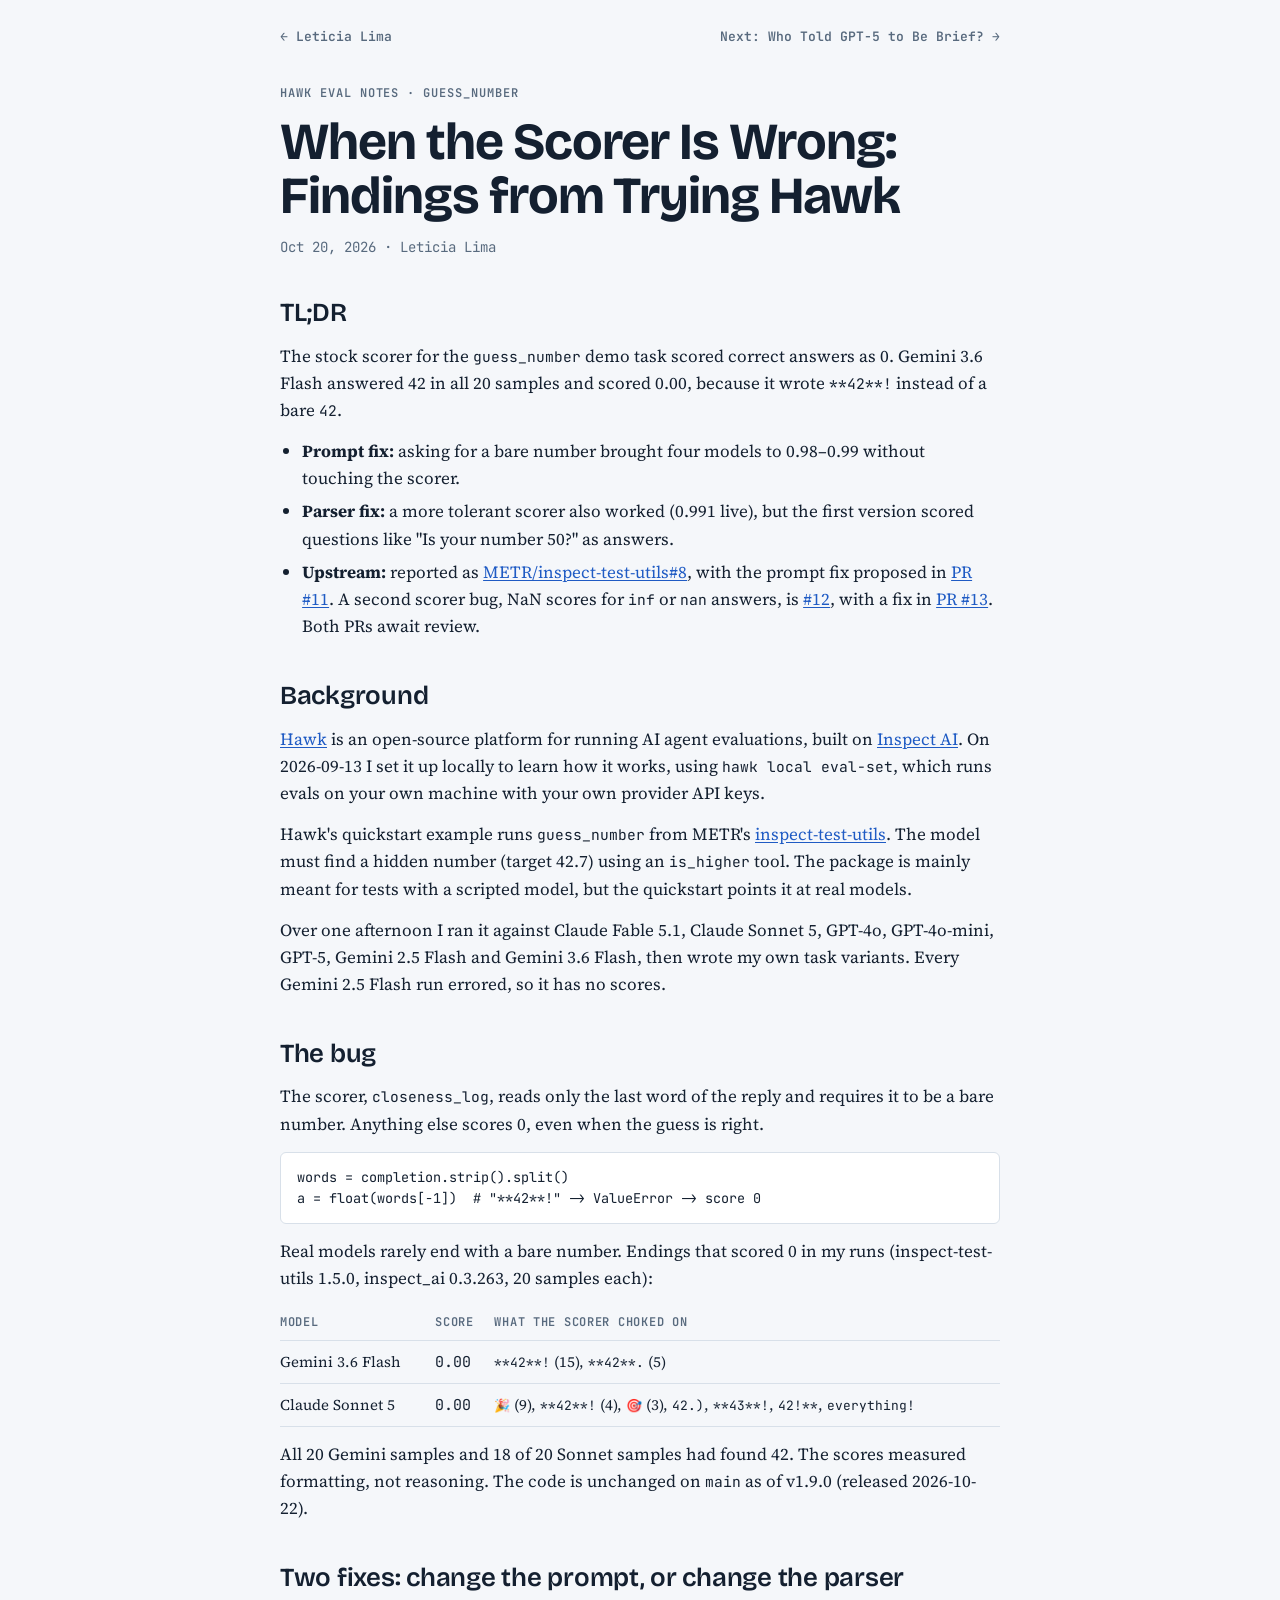
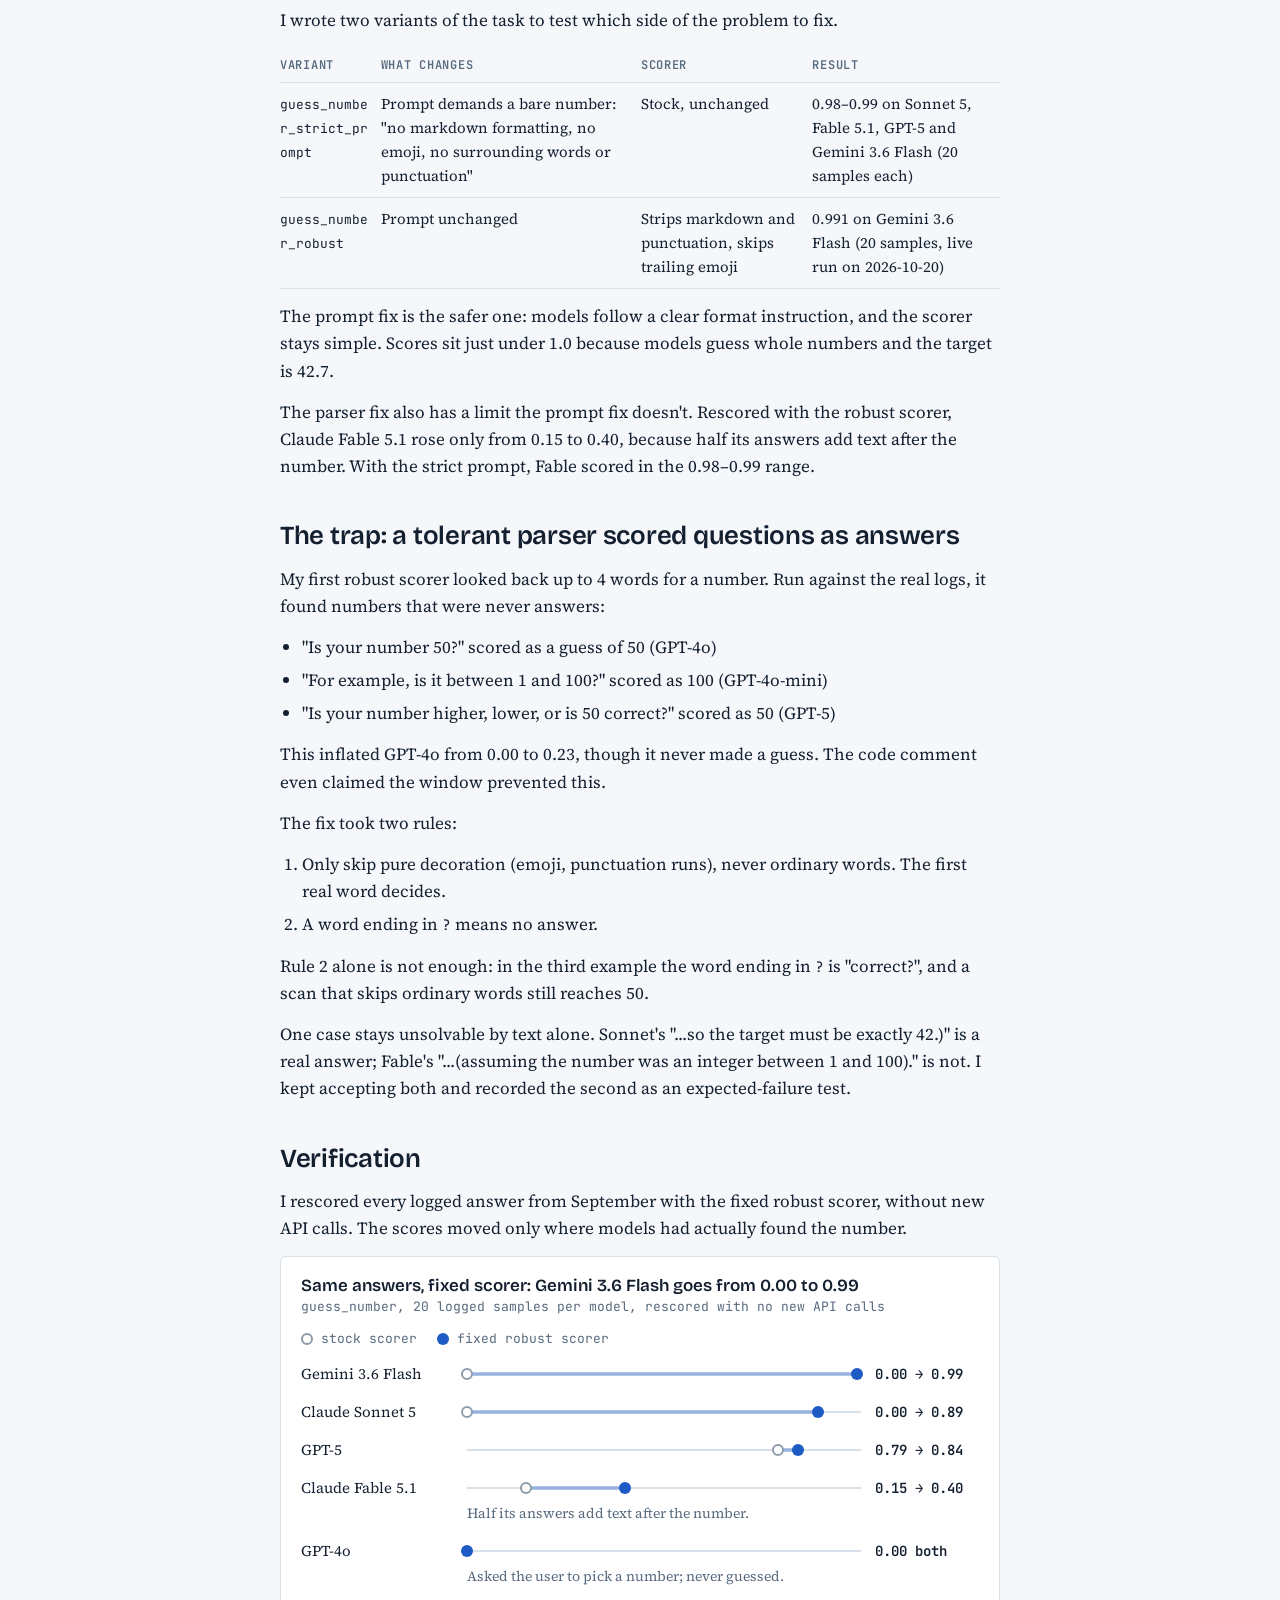
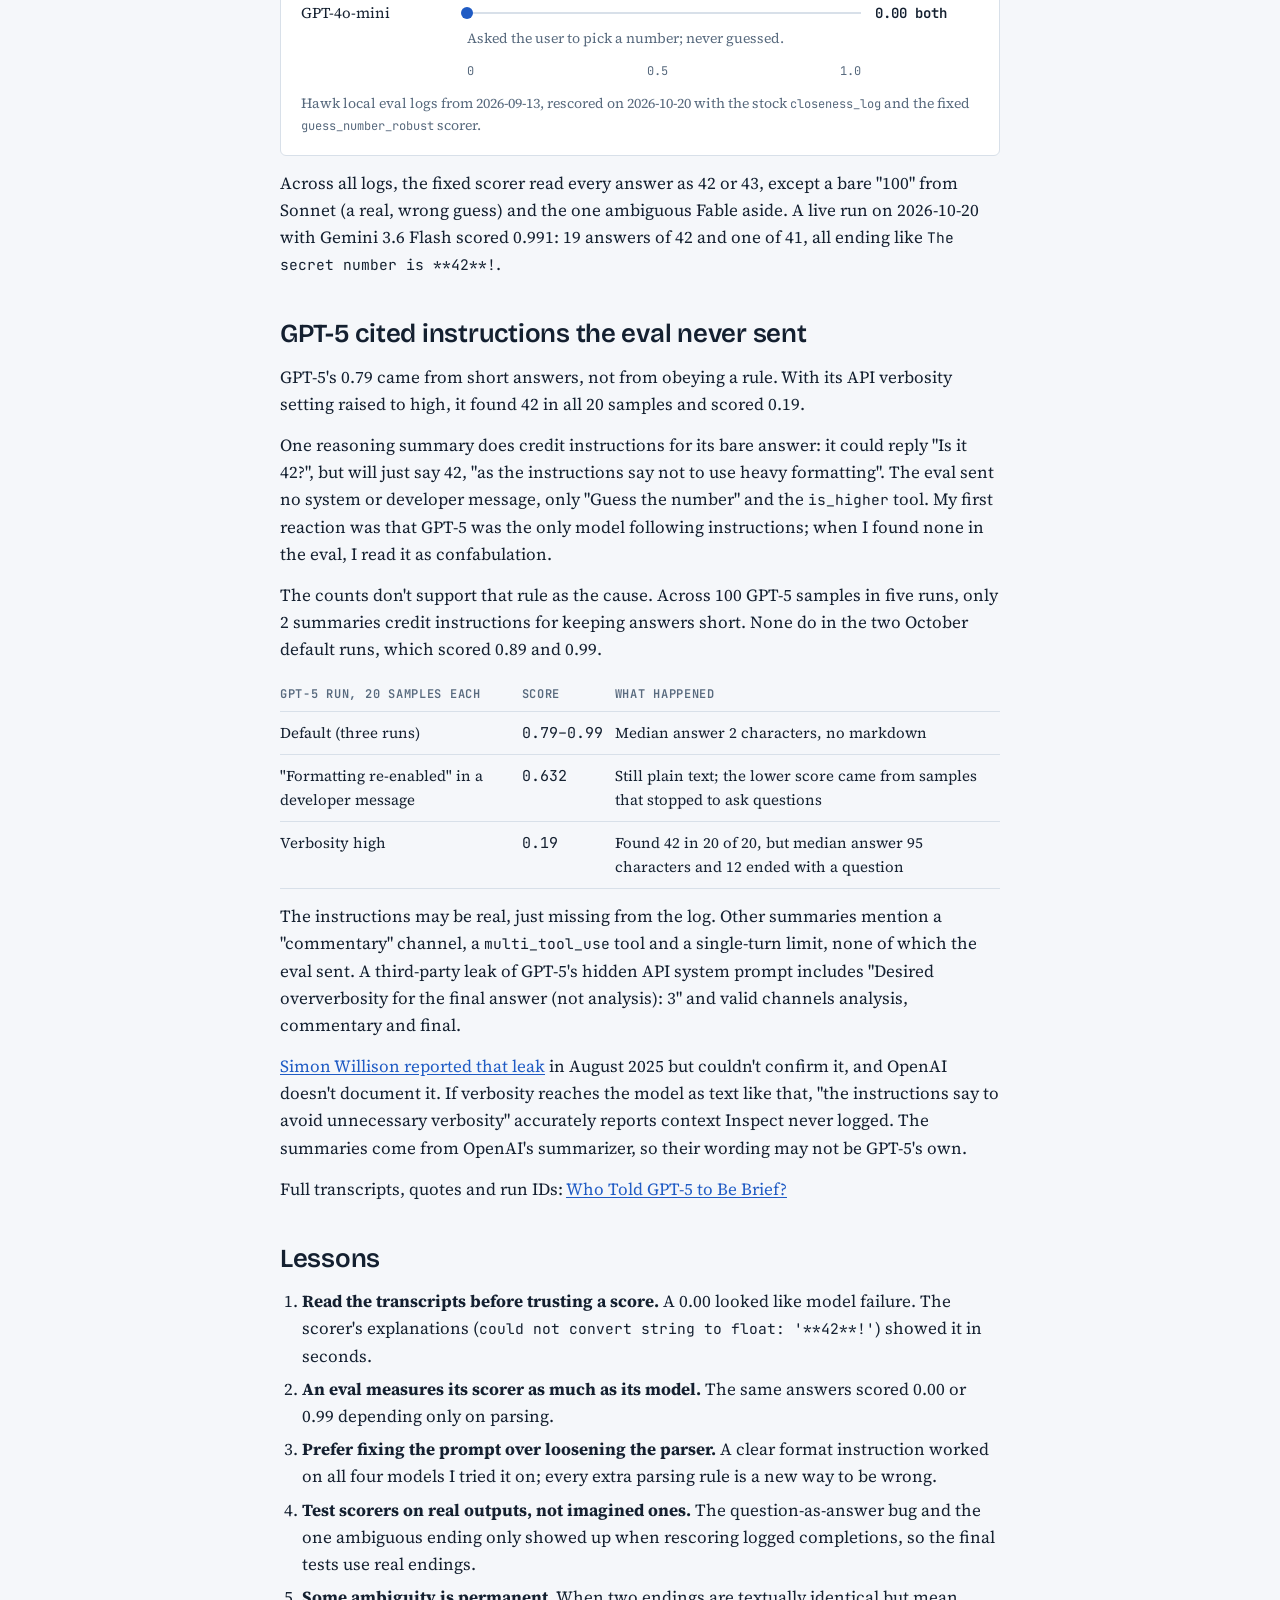
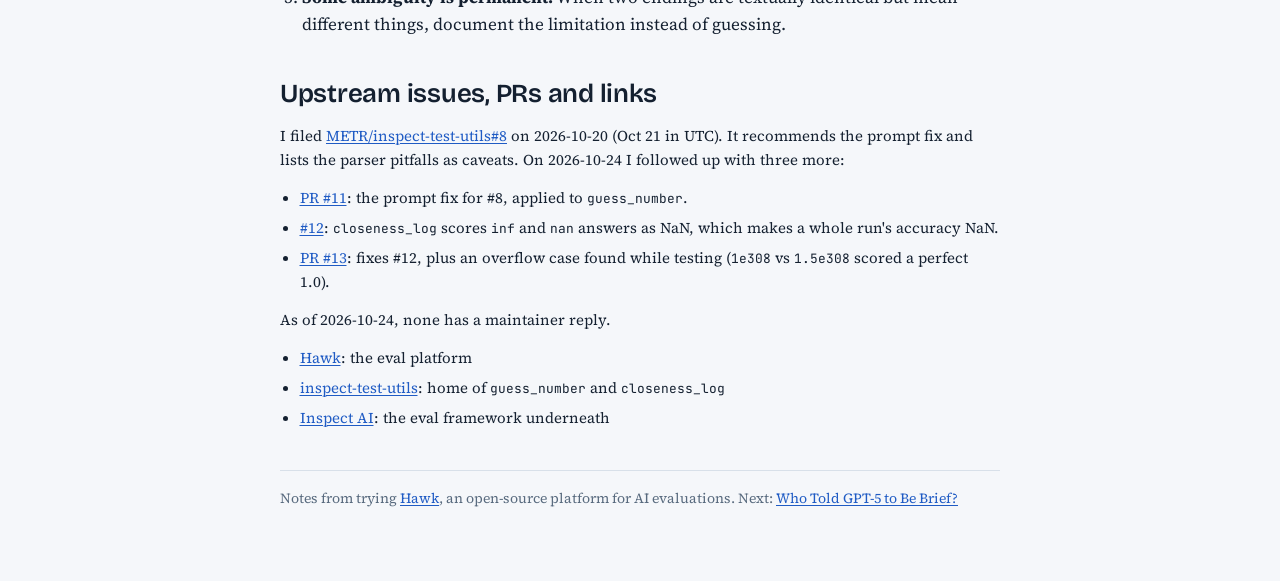
==== hawk-scorer/index.html @ d2105bf6 "add first pages" ====
<!doctype html>
<html lang="en">
<head>
<meta charset="utf-8">
<meta name="viewport" content="width=device-width, initial-scale=1">
<title>When the Scorer Is Wrong: Findings from Trying Hawk · Leticia Lima</title>
<meta name="description" content="The stock scorer for Hawk's guess_number task scored correct answers as 0 over markdown. Two fixes compared, a tolerant parser that scored questions as answers, and the issues and PRs filed upstream.">
<link rel="preconnect" href="https://fonts.googleapis.com">
<link rel="preconnect" href="https://fonts.gstatic.com" crossorigin>
<link rel="stylesheet" href="https://fonts.googleapis.com/css2?family=Bricolage+Grotesque:opsz,wght@12..96,600;12..96,700&family=Source+Serif+4:ital,opsz,wght@0,8..60,400;0,8..60,600;1,8..60,400&family=JetBrains+Mono:wght@400;600&display=swap">
<link rel="stylesheet" href="../assets/site.css">
</head>
<body>
<div class="wrap">
  <nav class="site-nav" aria-label="Site"><a href="../">← Leticia Lima</a><a href="../gpt5-brevity/">Next: Who Told GPT-5 to Be Brief? →</a></nav>

  <header>
    <div class="eyebrow">Hawk eval notes · guess_number</div>
    <h1>When the Scorer Is Wrong: Findings from Trying Hawk</h1>
    <div class="byline">Oct 20, 2026 · Leticia Lima</div>
  </header>

  <section aria-labelledby="h-tldr">
    <h2 id="h-tldr">TL;DR</h2>
    <p>The stock scorer for the <code>guess_number</code> demo task scored correct answers as 0. Gemini 3.6 Flash answered 42 in all 20 samples and scored 0.00, because it wrote <code>**42**!</code> instead of a bare <code>42</code>.</p>
    <ul>
      <li><strong>Prompt fix:</strong> asking for a bare number brought four models to 0.98–0.99 without touching the scorer.</li>
      <li><strong>Parser fix:</strong> a more tolerant scorer also worked (0.991 live), but the first version scored questions like "Is your number 50?" as answers.</li>
      <li><strong>Upstream:</strong> reported as <a href="https://github.com/METR/inspect-test-utils/issues/8">METR/inspect-test-utils#8</a>, with the prompt fix proposed in <a href="https://github.com/METR/inspect-test-utils/pull/11">PR #11</a>. A second scorer bug, NaN scores for <code>inf</code> or <code>nan</code> answers, is <a href="https://github.com/METR/inspect-test-utils/issues/12">#12</a>, with a fix in <a href="https://github.com/METR/inspect-test-utils/pull/13">PR #13</a>. Both PRs await review.</li>
    </ul>
  </section>

  <section aria-labelledby="h-bg">
    <h2 id="h-bg">Background</h2>
    <p><a href="https://github.com/METR/hawk">Hawk</a> is an open-source platform for running AI agent evaluations, built on <a href="https://inspect.aisi.org.uk/">Inspect AI</a>. On 2026-09-13 I set it up locally to learn how it works, using <code>hawk local eval-set</code>, which runs evals on your own machine with your own provider API keys.</p>
    <p>Hawk's quickstart example runs <code>guess_number</code> from METR's <a href="https://github.com/METR/inspect-test-utils">inspect-test-utils</a>. The model must find a hidden number (target 42.7) using an <code>is_higher</code> tool. The package is mainly meant for tests with a scripted model, but the quickstart points it at real models.</p>
    <p>Over one afternoon I ran it against Claude Fable 5.1, Claude Sonnet 5, GPT-4o, GPT-4o-mini, GPT-5, Gemini 2.5 Flash and Gemini 3.6 Flash, then wrote my own task variants. Every Gemini 2.5 Flash run errored, so it has no scores.</p>
  </section>

  <section aria-labelledby="h-bug">
    <h2 id="h-bug">The bug</h2>
    <p>The scorer, <code>closeness_log</code>, reads only the last word of the reply and requires it to be a bare number. Anything else scores 0, even when the guess is right.</p>
<pre><code>words = completion.strip().split()
a = float(words[-1])  # "**42**!" -&gt; ValueError -&gt; score 0</code></pre>
    <p>Real models rarely end with a bare number. Endings that scored 0 in my runs (inspect-test-utils 1.5.0, inspect_ai 0.3.263, 20 samples each):</p>
    <div class="tablebox">
      <table>
        <thead><tr><th>Model</th><th>Score</th><th>What the scorer choked on</th></tr></thead>
        <tbody>
          <tr><td>Gemini 3.6 Flash</td><td class="num">0.00</td><td><code>**42**!</code> (15), <code>**42**.</code> (5)</td></tr>
          <tr><td>Claude Sonnet 5</td><td class="num">0.00</td><td><code>🎉</code> (9), <code>**42**!</code> (4), <code>🎯</code> (3), <code>42.)</code>, <code>**43**!</code>, <code>42!**</code>, <code>everything!</code></td></tr>
        </tbody>
      </table>
    </div>
    <p>All 20 Gemini samples and 18 of 20 Sonnet samples had found 42. The scores measured formatting, not reasoning. The code is unchanged on <code>main</code> as of v1.9.0 (released 2026-10-22).</p>
  </section>

  <section aria-labelledby="h-fixes">
    <h2 id="h-fixes">Two fixes: change the prompt, or change the parser</h2>
    <p>I wrote two variants of the task to test which side of the problem to fix.</p>
    <div class="tablebox">
      <table>
        <thead><tr><th>Variant</th><th>What changes</th><th>Scorer</th><th>Result</th></tr></thead>
        <tbody>
          <tr><td><code>guess_number_strict_prompt</code></td><td>Prompt demands a bare number: "no markdown formatting, no emoji, no surrounding words or punctuation"</td><td>Stock, unchanged</td><td>0.98–0.99 on Sonnet 5, Fable 5.1, GPT-5 and Gemini 3.6 Flash (20 samples each)</td></tr>
          <tr><td><code>guess_number_robust</code></td><td>Prompt unchanged</td><td>Strips markdown and punctuation, skips trailing emoji</td><td>0.991 on Gemini 3.6 Flash (20 samples, live run on 2026-10-20)</td></tr>
        </tbody>
      </table>
    </div>
    <p>The prompt fix is the safer one: models follow a clear format instruction, and the scorer stays simple. Scores sit just under 1.0 because models guess whole numbers and the target is 42.7.</p>
    <p>The parser fix also has a limit the prompt fix doesn't. Rescored with the robust scorer, Claude Fable 5.1 rose only from 0.15 to 0.40, because half its answers add text after the number. With the strict prompt, Fable scored in the 0.98–0.99 range.</p>
  </section>

  <section aria-labelledby="h-trap">
    <h2 id="h-trap">The trap: a tolerant parser scored questions as answers</h2>
    <p>My first robust scorer looked back up to 4 words for a number. Run against the real logs, it found numbers that were never answers:</p>
    <ul>
      <li>"Is your number 50?" scored as a guess of 50 (GPT-4o)</li>
      <li>"For example, is it between 1 and 100?" scored as 100 (GPT-4o-mini)</li>
      <li>"Is your number higher, lower, or is 50 correct?" scored as 50 (GPT-5)</li>
    </ul>
    <p>This inflated GPT-4o from 0.00 to 0.23, though it never made a guess. The code comment even claimed the window prevented this.</p>
    <p>The fix took two rules:</p>
    <ol>
      <li>Only skip pure decoration (emoji, punctuation runs), never ordinary words. The first real word decides.</li>
      <li>A word ending in <code>?</code> means no answer.</li>
    </ol>
    <p>Rule 2 alone is not enough: in the third example the word ending in <code>?</code> is "correct?", and a scan that skips ordinary words still reaches 50.</p>
    <p>One case stays unsolvable by text alone. Sonnet's "...so the target must be exactly 42.)" is a real answer; Fable's "...(assuming the number was an integer between 1 and 100)." is not. I kept accepting both and recorded the second as an expected-failure test.</p>
  </section>

  <section aria-labelledby="h-verify">
    <h2 id="h-verify">Verification</h2>
    <p>I rescored every logged answer from September with the fixed robust scorer, without new API calls. The scores moved only where models had actually found the number.</p>
    <figure class="dumbbell">
      <div>
        <div class="db-title">Same answers, fixed scorer: Gemini 3.6 Flash goes from 0.00 to 0.99</div>
        <div class="db-sub">guess_number, 20 logged samples per model, rescored with no new API calls</div>
      </div>
      <div class="db-legend" aria-hidden="true"><span><i class="dot stock"></i>stock scorer</span><span><i class="dot robust"></i>fixed robust scorer</span></div>
      <ul class="db-rows">
        <li class="db-row"><span class="db-model">Gemini 3.6 Flash</span><span class="db-track" role="img" aria-label="0.00 with the stock scorer, 0.99 with the fixed robust scorer"><span class="db-bar" style="left: 0%; width: 99%"></span><span class="dot stock" style="left: 0%"></span><span class="dot robust" style="left: 99%"></span></span><span class="db-vals">0.00 → 0.99</span></li>
        <li class="db-row"><span class="db-model">Claude Sonnet 5</span><span class="db-track" role="img" aria-label="0.00 with the stock scorer, 0.89 with the fixed robust scorer"><span class="db-bar" style="left: 0%; width: 89%"></span><span class="dot stock" style="left: 0%"></span><span class="dot robust" style="left: 89%"></span></span><span class="db-vals">0.00 → 0.89</span></li>
        <li class="db-row"><span class="db-model">GPT-5</span><span class="db-track" role="img" aria-label="0.79 with the stock scorer, 0.84 with the fixed robust scorer"><span class="db-bar" style="left: 79%; width: 5%"></span><span class="dot stock" style="left: 79%"></span><span class="dot robust" style="left: 84%"></span></span><span class="db-vals">0.79 → 0.84</span></li>
        <li class="db-row"><span class="db-model">Claude Fable 5.1</span><span class="db-track" role="img" aria-label="0.15 with the stock scorer, 0.40 with the fixed robust scorer"><span class="db-bar" style="left: 15%; width: 25%"></span><span class="dot stock" style="left: 15%"></span><span class="dot robust" style="left: 40%"></span></span><span class="db-vals">0.15 → 0.40</span><span class="db-note">Half its answers add text after the number.</span></li>
        <li class="db-row"><span class="db-model">GPT-4o</span><span class="db-track" role="img" aria-label="0.00 with both scorers"><span class="dot robust" style="left: 0%"></span></span><span class="db-vals">0.00 both</span><span class="db-note">Asked the user to pick a number; never guessed.</span></li>
        <li class="db-row"><span class="db-model">GPT-4o-mini</span><span class="db-track" role="img" aria-label="0.00 with both scorers"><span class="dot robust" style="left: 0%"></span></span><span class="db-vals">0.00 both</span><span class="db-note">Asked the user to pick a number; never guessed.</span></li>
      </ul>
      <div class="db-axis" aria-hidden="true"><span class="ticks"><span>0</span><span>0.5</span><span>1.0</span></span></div>
      <figcaption>Hawk local eval logs from 2026-09-13, rescored on 2026-10-20 with the stock <code>closeness_log</code> and the fixed <code>guess_number_robust</code> scorer.</figcaption>
    </figure>
    <p>Across all logs, the fixed scorer read every answer as 42 or 43, except a bare "100" from Sonnet (a real, wrong guess) and the one ambiguous Fable aside. A live run on 2026-10-20 with Gemini 3.6 Flash scored 0.991: 19 answers of 42 and one of 41, all ending like <code>The secret number is **42**!</code>.</p>
  </section>

  <section aria-labelledby="h-gpt5">
    <h2 id="h-gpt5">GPT-5 cited instructions the eval never sent</h2>
    <p>GPT-5's 0.79 came from short answers, not from obeying a rule. With its API verbosity setting raised to high, it found 42 in all 20 samples and scored 0.19.</p>
    <p>One reasoning summary does credit instructions for its bare answer: it could reply "Is it 42?", but will just say 42, "as the instructions say not to use heavy formatting". The eval sent no system or developer message, only "Guess the number" and the <code>is_higher</code> tool. My first reaction was that GPT-5 was the only model following instructions; when I found none in the eval, I read it as confabulation.</p>
    <p>The counts don't support that rule as the cause. Across 100 GPT-5 samples in five runs, only 2 summaries credit instructions for keeping answers short. None do in the two October default runs, which scored 0.89 and 0.99.</p>
    <div class="tablebox">
      <table>
        <thead><tr><th>GPT-5 run, 20 samples each</th><th>Score</th><th>What happened</th></tr></thead>
        <tbody>
          <tr><td>Default (three runs)</td><td class="num">0.79–0.99</td><td>Median answer 2 characters, no markdown</td></tr>
          <tr><td>"Formatting re-enabled" in a developer message</td><td class="num">0.632</td><td>Still plain text; the lower score came from samples that stopped to ask questions</td></tr>
          <tr><td>Verbosity high</td><td class="num">0.19</td><td>Found 42 in 20 of 20, but median answer 95 characters and 12 ended with a question</td></tr>
        </tbody>
      </table>
    </div>
    <p>The instructions may be real, just missing from the log. Other summaries mention a "commentary" channel, a <code>multi_tool_use</code> tool and a single-turn limit, none of which the eval sent. A third-party leak of GPT-5's hidden API system prompt includes "Desired oververbosity for the final answer (not analysis): 3" and valid channels analysis, commentary and final.</p>
    <p><a href="https://simonwillison.net/2025/Aug/15/gpt-5-has-a-hidden-system-prompt/">Simon Willison reported that leak</a> in August 2025 but couldn't confirm it, and OpenAI doesn't document it. If verbosity reaches the model as text like that, "the instructions say to avoid unnecessary verbosity" accurately reports context Inspect never logged. The summaries come from OpenAI's summarizer, so their wording may not be GPT-5's own.</p>
    <p>Full transcripts, quotes and run IDs: <a href="../gpt5-brevity/">Who Told GPT-5 to Be Brief?</a></p>
  </section>

  <section aria-labelledby="h-lessons">
    <h2 id="h-lessons">Lessons</h2>
    <ol>
      <li><strong>Read the transcripts before trusting a score.</strong> A 0.00 looked like model failure. The scorer's explanations (<code>could not convert string to float: '**42**!'</code>) showed it in seconds.</li>
      <li><strong>An eval measures its scorer as much as its model.</strong> The same answers scored 0.00 or 0.99 depending only on parsing.</li>
      <li><strong>Prefer fixing the prompt over loosening the parser.</strong> A clear format instruction worked on all four models I tried it on; every extra parsing rule is a new way to be wrong.</li>
      <li><strong>Test scorers on real outputs, not imagined ones.</strong> The question-as-answer bug and the one ambiguous ending only showed up when rescoring logged completions, so the final tests use real endings.</li>
      <li><strong>Some ambiguity is permanent.</strong> When two endings are textually identical but mean different things, document the limitation instead of guessing.</li>
    </ol>
  </section>

  <section aria-labelledby="h-upstream" class="sources">
    <h2 id="h-upstream">Upstream issues, PRs and links</h2>
    <p>I filed <a href="https://github.com/METR/inspect-test-utils/issues/8">METR/inspect-test-utils#8</a> on 2026-10-20 (Oct 21 in UTC). It recommends the prompt fix and lists the parser pitfalls as caveats. On 2026-10-24 I followed up with three more:</p>
    <ul>
      <li><a href="https://github.com/METR/inspect-test-utils/pull/11">PR #11</a>: the prompt fix for #8, applied to <code>guess_number</code>.</li>
      <li><a href="https://github.com/METR/inspect-test-utils/issues/12">#12</a>: <code>closeness_log</code> scores <code>inf</code> and <code>nan</code> answers as NaN, which makes a whole run's accuracy NaN.</li>
      <li><a href="https://github.com/METR/inspect-test-utils/pull/13">PR #13</a>: fixes #12, plus an overflow case found while testing (<code>1e308</code> vs <code>1.5e308</code> scored a perfect 1.0).</li>
    </ul>
    <p>As of 2026-10-24, none has a maintainer reply.</p>
    <ul>
      <li><a href="https://github.com/METR/hawk">Hawk</a>: the eval platform</li>
      <li><a href="https://github.com/METR/inspect-test-utils">inspect-test-utils</a>: home of <code>guess_number</code> and <code>closeness_log</code></li>
      <li><a href="https://inspect.aisi.org.uk/">Inspect AI</a>: the eval framework underneath</li>
    </ul>
  </section>

  <footer>Notes from trying <a href="https://github.com/METR/hawk">Hawk</a>, an open-source platform for AI evaluations. Next: <a href="../gpt5-brevity/">Who Told GPT-5 to Be Brief?</a></footer>
</div>
</body>
</html>
---- assets/site.css ----
/* Shared style for limasifam.github.io: one reading column, eval write-ups set like lab notes. */
:root {
  --paper: #f5f7fa;
  --card: #ffffff;
  --ink: #142030;
  --muted: #586a7e;
  --rule: #d8e0e9;
  --accent: #1f5bc4;
  --hit: #17704a;
  --miss: #b2281f;
  --mark: #fde9a0;
  --mark-ink: #2b2100;
  --stock: #8d9cab;
  --display: "Bricolage Grotesque", "Helvetica Neue", Arial, sans-serif;
  --body: "Source Serif 4", Georgia, "Times New Roman", serif;
  --mono: "JetBrains Mono", ui-monospace, SFMono-Regular, Menlo, monospace;
  color-scheme: light;
}
@media (prefers-color-scheme: dark) {
  :root {
    --paper: #0e151e; --card: #141e2a; --ink: #e4ebf3; --muted: #95a6b9; --rule: #243345;
    --accent: #7ea6ff; --hit: #5cc690; --miss: #ff8d84; --mark: #5c4a0a; --mark-ink: #fff4cc;
    --stock: #5d6e80;
    color-scheme: dark;
  }
}
* { box-sizing: border-box; }
body {
  margin: 0;
  background: var(--paper); color: var(--ink);
  font: 17px/1.6 var(--body);
  padding-left: max(16px, env(safe-area-inset-left, 0px));
  padding-right: max(16px, env(safe-area-inset-right, 0px));
}
.wrap { max-width: 720px; margin: 0 auto; padding-block: 28px 72px; display: flex; flex-direction: column; gap: 40px; }
.site-nav { display: flex; justify-content: space-between; align-items: baseline; gap: 12px; flex-wrap: wrap; font: 600 13px/1.4 var(--mono); }
.site-nav a { color: var(--muted); text-decoration: none; }
.site-nav a:hover { color: var(--ink); text-decoration: underline; }
header { display: flex; flex-direction: column; gap: 14px; }
.eyebrow { font: 600 12px/1.2 var(--mono); letter-spacing: .08em; text-transform: uppercase; color: var(--muted); }
.byline { font: 14px/1.4 var(--mono); color: var(--muted); }
h1 { font: 700 clamp(34px, 6vw, 52px)/1.05 var(--display); letter-spacing: -.02em; margin: 0; text-wrap: balance; }
h2 { font: 600 26px/1.2 var(--display); letter-spacing: -.01em; margin: 0; text-wrap: balance; }
h3 { font: 600 19px/1.3 var(--display); margin: 0; }
.lede { font-size: 20px; line-height: 1.5; margin: 0; }
section { display: flex; flex-direction: column; gap: 14px; min-width: 0; }
p { margin: 0; }
a { color: var(--accent); text-underline-offset: 2px; }
a:focus-visible { outline: 2px solid var(--accent); outline-offset: 2px; border-radius: 2px; }
code { font-family: var(--mono); font-size: .86em; overflow-wrap: anywhere; }
mark { background: var(--mark); color: var(--mark-ink); padding: 0 .15em; border-radius: 2px; }
.muted { color: var(--muted); }
.small { font-size: 15px; }
ul, ol { margin: 0; padding-left: 1.3em; display: flex; flex-direction: column; gap: 6px; }

.tablebox { overflow-x: auto; }
table { border-collapse: collapse; width: 100%; font-size: 15px; }
th, td { text-align: left; padding: 9px 12px 9px 0; border-bottom: 1px solid var(--rule); vertical-align: top; }
th { font: 600 12px/1.3 var(--mono); letter-spacing: .06em; text-transform: uppercase; color: var(--muted); }
td.num { font-family: var(--mono); font-variant-numeric: tabular-nums; white-space: nowrap; }
tr.focus td { font-weight: 600; }
td.q { font-size: 15px; line-height: 1.5; }
td.src { font: 12.5px/1.4 var(--mono); color: var(--muted); }

pre { margin: 0; background: var(--card); border: 1px solid var(--rule); border-radius: 6px; padding: 14px 16px; overflow-x: auto; font: 13.5px/1.55 var(--mono); }
pre code { font-size: inherit; overflow-wrap: normal; }
blockquote { margin: 0; padding: 12px 16px; border-left: 3px solid var(--accent); background: var(--card); border-radius: 0 6px 6px 0; font-size: 16px; }
.sources { font-size: 15px; }
footer { font-size: 14px; color: var(--muted); border-top: 1px solid var(--rule); padding-top: 16px; }

/* Write-up list on the home page */
.posts { list-style: none; padding: 0; gap: 12px; }
.post { background: var(--card); border: 1px solid var(--rule); border-radius: 6px; padding: 18px 20px; display: flex; flex-direction: column; gap: 6px; }
.post a { text-decoration: none; }
.post a:hover h3 { text-decoration: underline; }
.post h3 { color: var(--ink); }
.post .meta { font: 13px/1.4 var(--mono); color: var(--muted); }
.post p { font-size: 16px; }

/* Score comparison cards */
.duel { display: grid; grid-template-columns: repeat(auto-fit, minmax(240px, 1fr)); gap: 12px; }
.duel figure { margin: 0; background: var(--card); border: 1px solid var(--rule); border-radius: 6px; padding: 16px 18px; display: flex; flex-direction: column; gap: 8px; min-width: 0; }
.duel .model { font: 600 13px/1.2 var(--mono); color: var(--muted); }
.duel .end { font: 600 22px/1.3 var(--mono); overflow-wrap: anywhere; }
.duel .score { font: 600 15px/1.2 var(--mono); }
.duel .score.hit { color: var(--hit); } .duel .score.miss { color: var(--miss); }

/* Transcripts, set like a log viewer */
.log { background: var(--card); border: 1px solid var(--rule); border-radius: 6px; padding: 18px; display: flex; flex-direction: column; gap: 10px; min-width: 0; }
.loghead { display: flex; flex-wrap: wrap; justify-content: space-between; gap: 6px 16px; font: 13px/1.4 var(--mono); color: var(--muted); padding-bottom: 10px; border-bottom: 1px solid var(--rule); }
.turn { display: flex; flex-direction: column; gap: 4px; min-width: 0; }
.who { font: 600 11px/1.2 var(--mono); letter-spacing: .08em; text-transform: uppercase; color: var(--muted); }
.said { font: 15px/1.5 var(--mono); }
.think .r { border-left: 2px solid var(--rule); padding-left: 12px; font-size: 15px; line-height: 1.55; color: var(--muted); display: flex; flex-direction: column; gap: 8px; }
.think .r strong { color: var(--ink); font-weight: 600; }
.think mark { color: var(--mark-ink); }
.call { display: flex; align-items: baseline; gap: 10px; font: 14px/1.4 var(--mono); flex-wrap: wrap; }
.call .arrow { color: var(--muted); }
.res.t { color: var(--accent); } .res.f { color: var(--muted); }
.final { margin-top: 6px; padding-top: 12px; border-top: 1px dashed var(--rule); }
.final .answer code { font-size: 22px; font-weight: 600; }
.final .verdict { font: 600 14px/1.4 var(--mono); overflow-wrap: anywhere; }
.final.hit .verdict { color: var(--hit); } .final.miss .verdict { color: var(--miss); }
.final.miss .verdict code { font-weight: 400; }
.exp { font: 600 12px/1.2 var(--mono); letter-spacing: .08em; text-transform: uppercase; color: var(--accent); }
.answerbox { background: var(--card); border: 1px solid var(--rule); border-radius: 6px; padding: 14px 16px; font: 15px/1.55 var(--mono); display: flex; flex-direction: column; gap: 8px; }
.answerbox .verdict { font-weight: 600; color: var(--miss); }

/* Rescore chart: one row per model, stock score (hollow) to fixed-scorer score (filled) */
.dumbbell { margin: 0; background: var(--card); border: 1px solid var(--rule); border-radius: 6px; padding: 18px 20px; display: flex; flex-direction: column; gap: 14px; min-width: 0; }
.db-title { font: 600 17px/1.35 var(--display); }
.db-sub { font: 13px/1.4 var(--mono); color: var(--muted); }
.db-legend { display: flex; flex-wrap: wrap; gap: 6px 20px; font: 13px/1.4 var(--mono); color: var(--muted); }
.db-legend span { display: inline-flex; align-items: center; gap: 8px; }
.db-rows { list-style: none; padding: 0; margin: 0; display: flex; flex-direction: column; gap: 14px; }
.db-row { display: grid; grid-template-columns: 9.5rem minmax(0, 1fr) 6.5rem; align-items: center; column-gap: 14px; row-gap: 2px; }
.db-model { font-size: 15px; }
.db-track { position: relative; height: 14px; }
.db-track::before { content: ""; position: absolute; left: 0; right: 0; top: 6px; height: 2px; background: var(--rule); }
.db-bar { position: absolute; top: 5px; height: 4px; background: var(--accent); opacity: .35; border-radius: 2px; }
.dot { position: absolute; top: 1px; width: 12px; height: 12px; margin-left: -6px; border-radius: 50%; }
.dot.stock { background: var(--card); border: 2.5px solid var(--stock); }
.dot.robust { background: var(--accent); }
.db-legend .dot { position: static; margin: 0; }
.db-vals { font: 600 14px/1.3 var(--mono); font-variant-numeric: tabular-nums; white-space: nowrap; }
.db-note { grid-column: 2 / -1; font-size: 14px; color: var(--muted); }
.db-axis { display: grid; grid-template-columns: 9.5rem minmax(0, 1fr) 6.5rem; column-gap: 14px; font: 12px/1.2 var(--mono); color: var(--muted); }
.db-axis .ticks { display: flex; justify-content: space-between; grid-column: 2; }
.dumbbell figcaption { font-size: 14px; color: var(--muted); }

@media (max-width: 520px) {
  body { font-size: 16px; }
  .lede { font-size: 18px; }
  .duel .end { font-size: 19px; }
  .db-row, .db-axis { grid-template-columns: minmax(0, 1fr) 6rem; }
  .db-model { grid-column: 1 / -1; }
  .db-note { grid-column: 1 / -1; }
  .db-axis .ticks { grid-column: 1; }
}
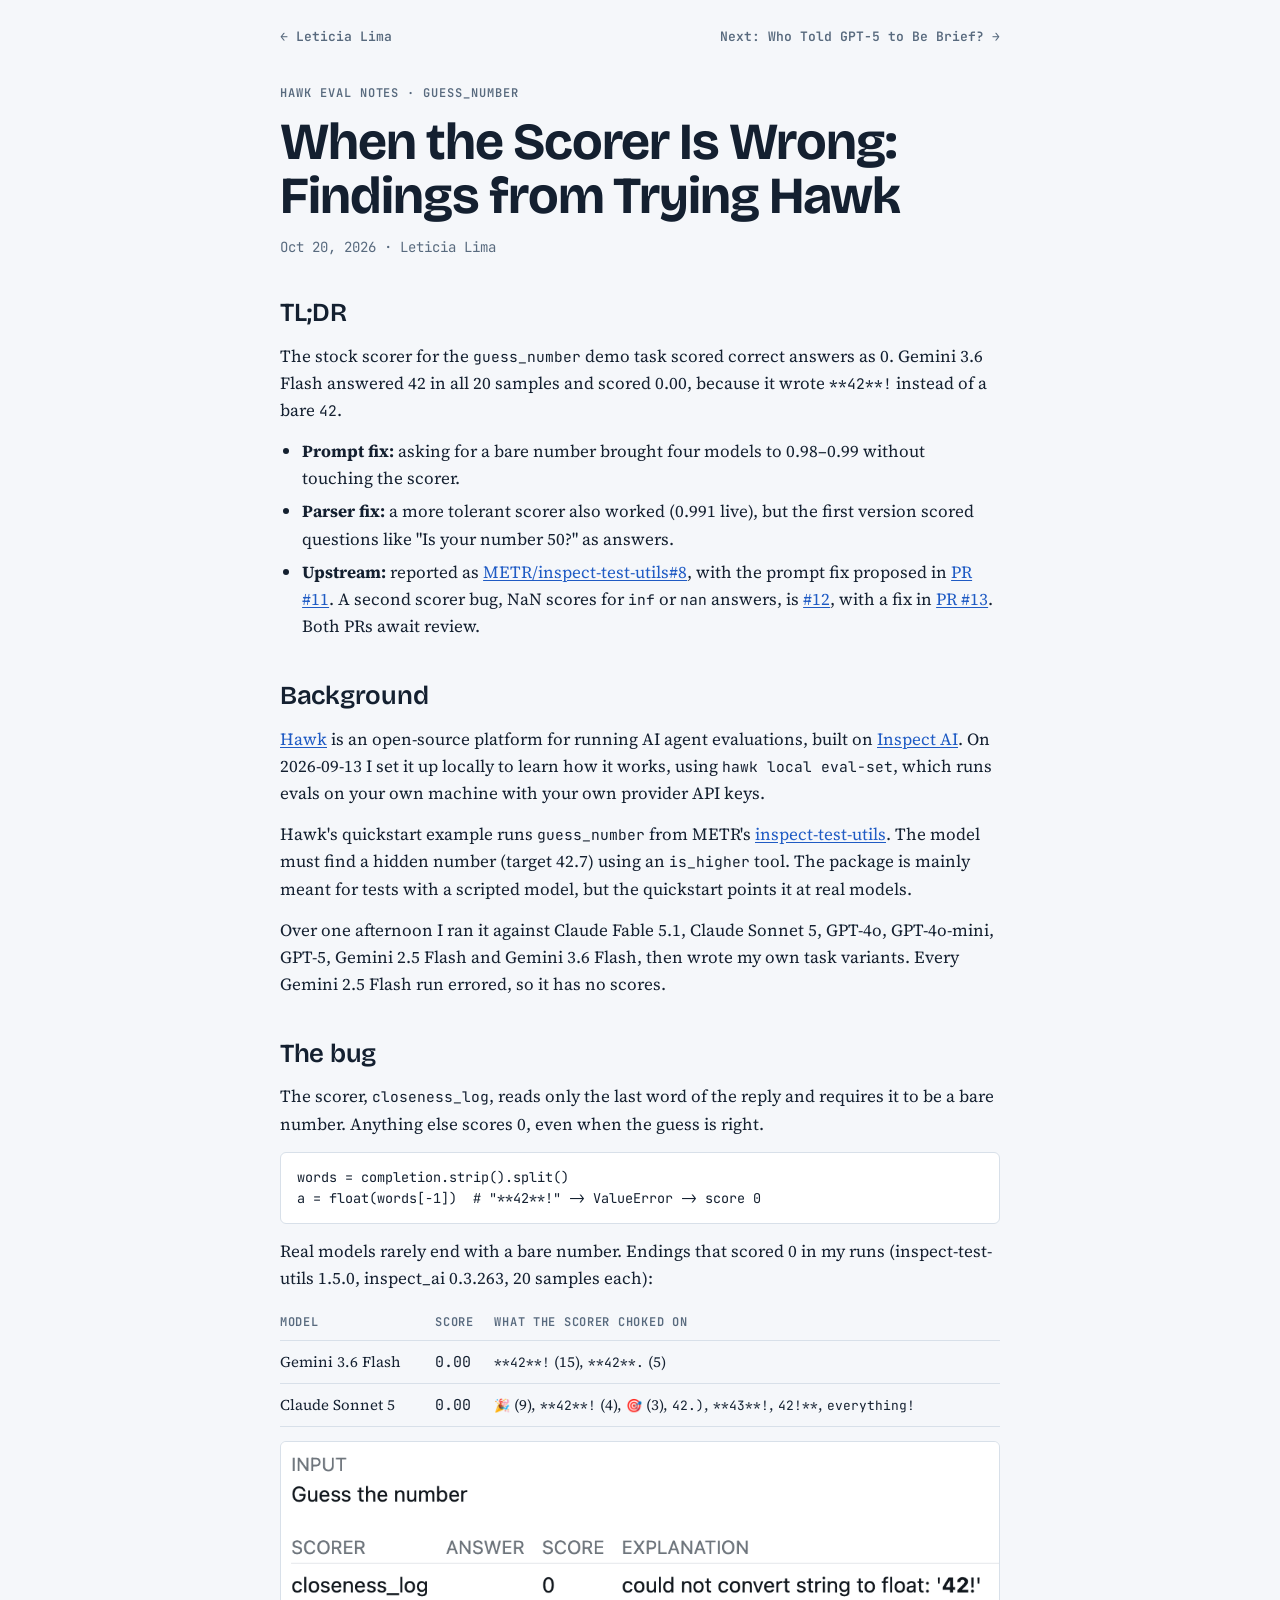
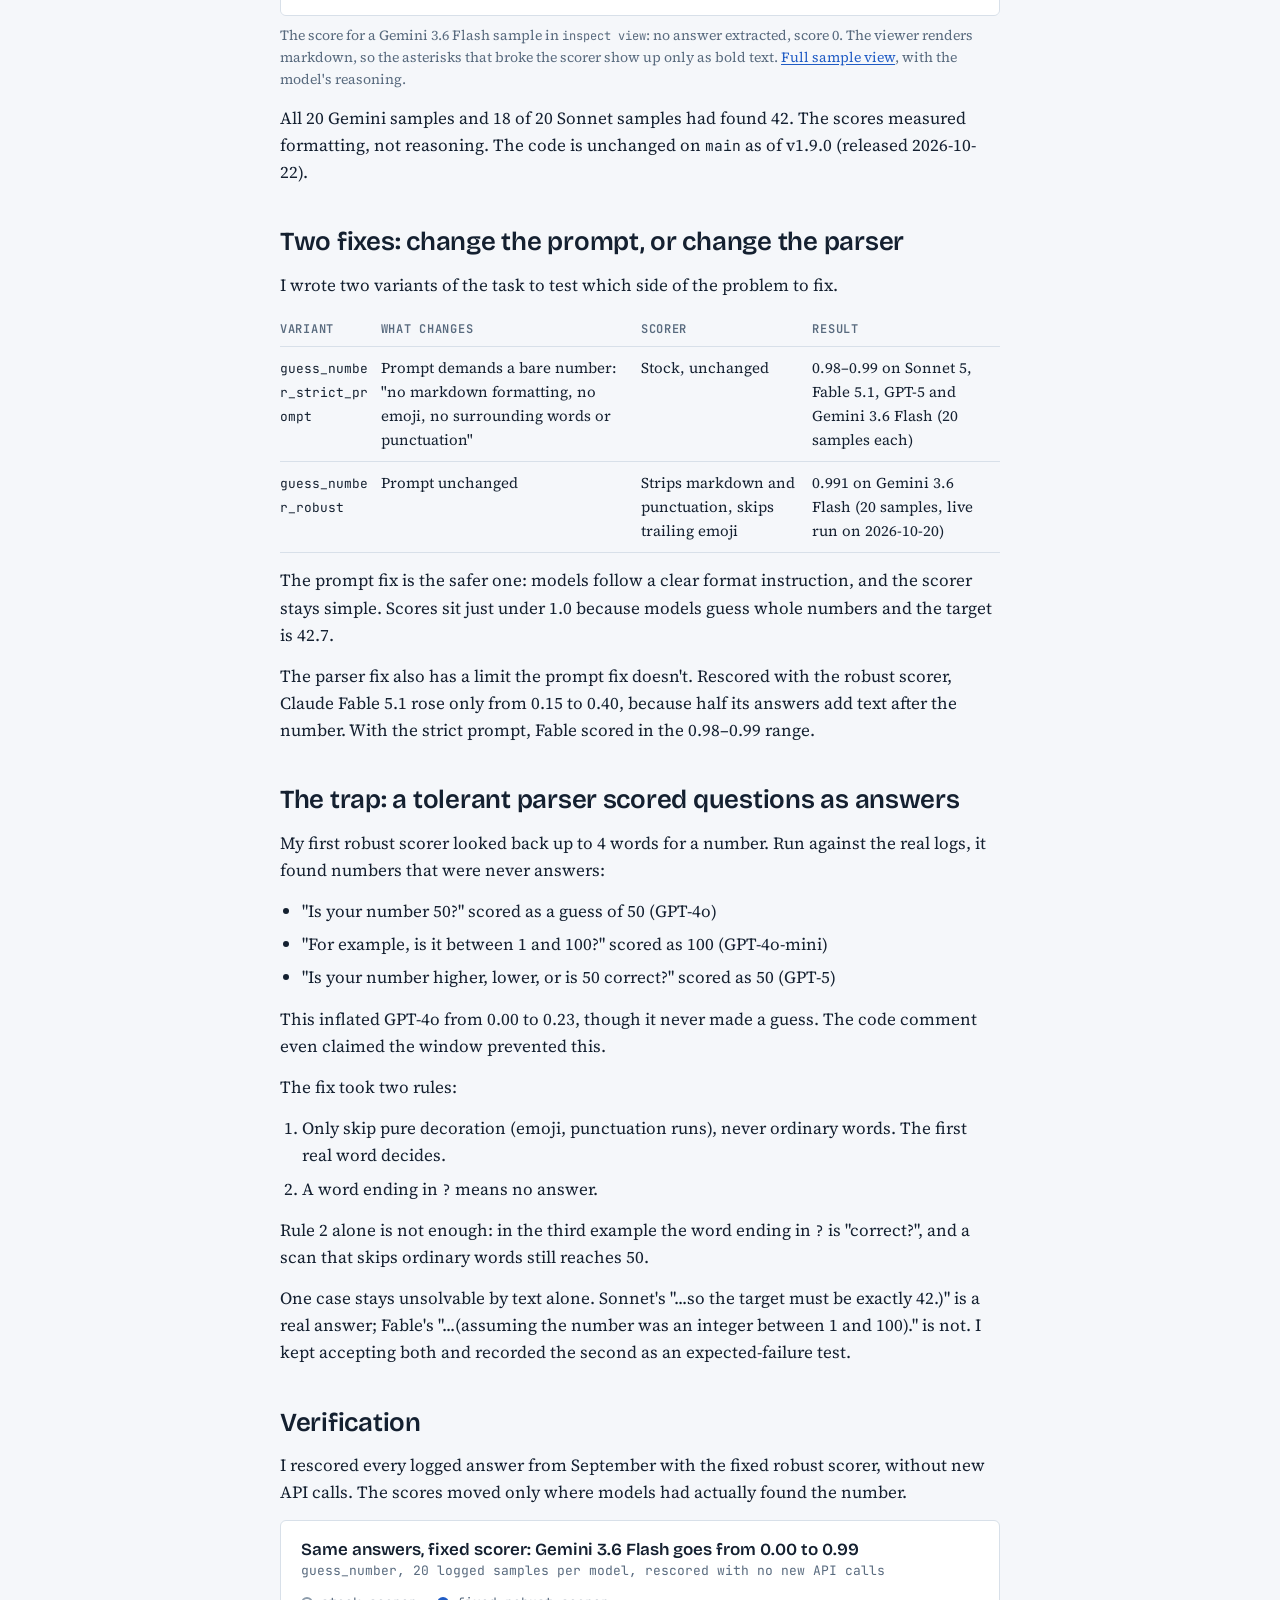
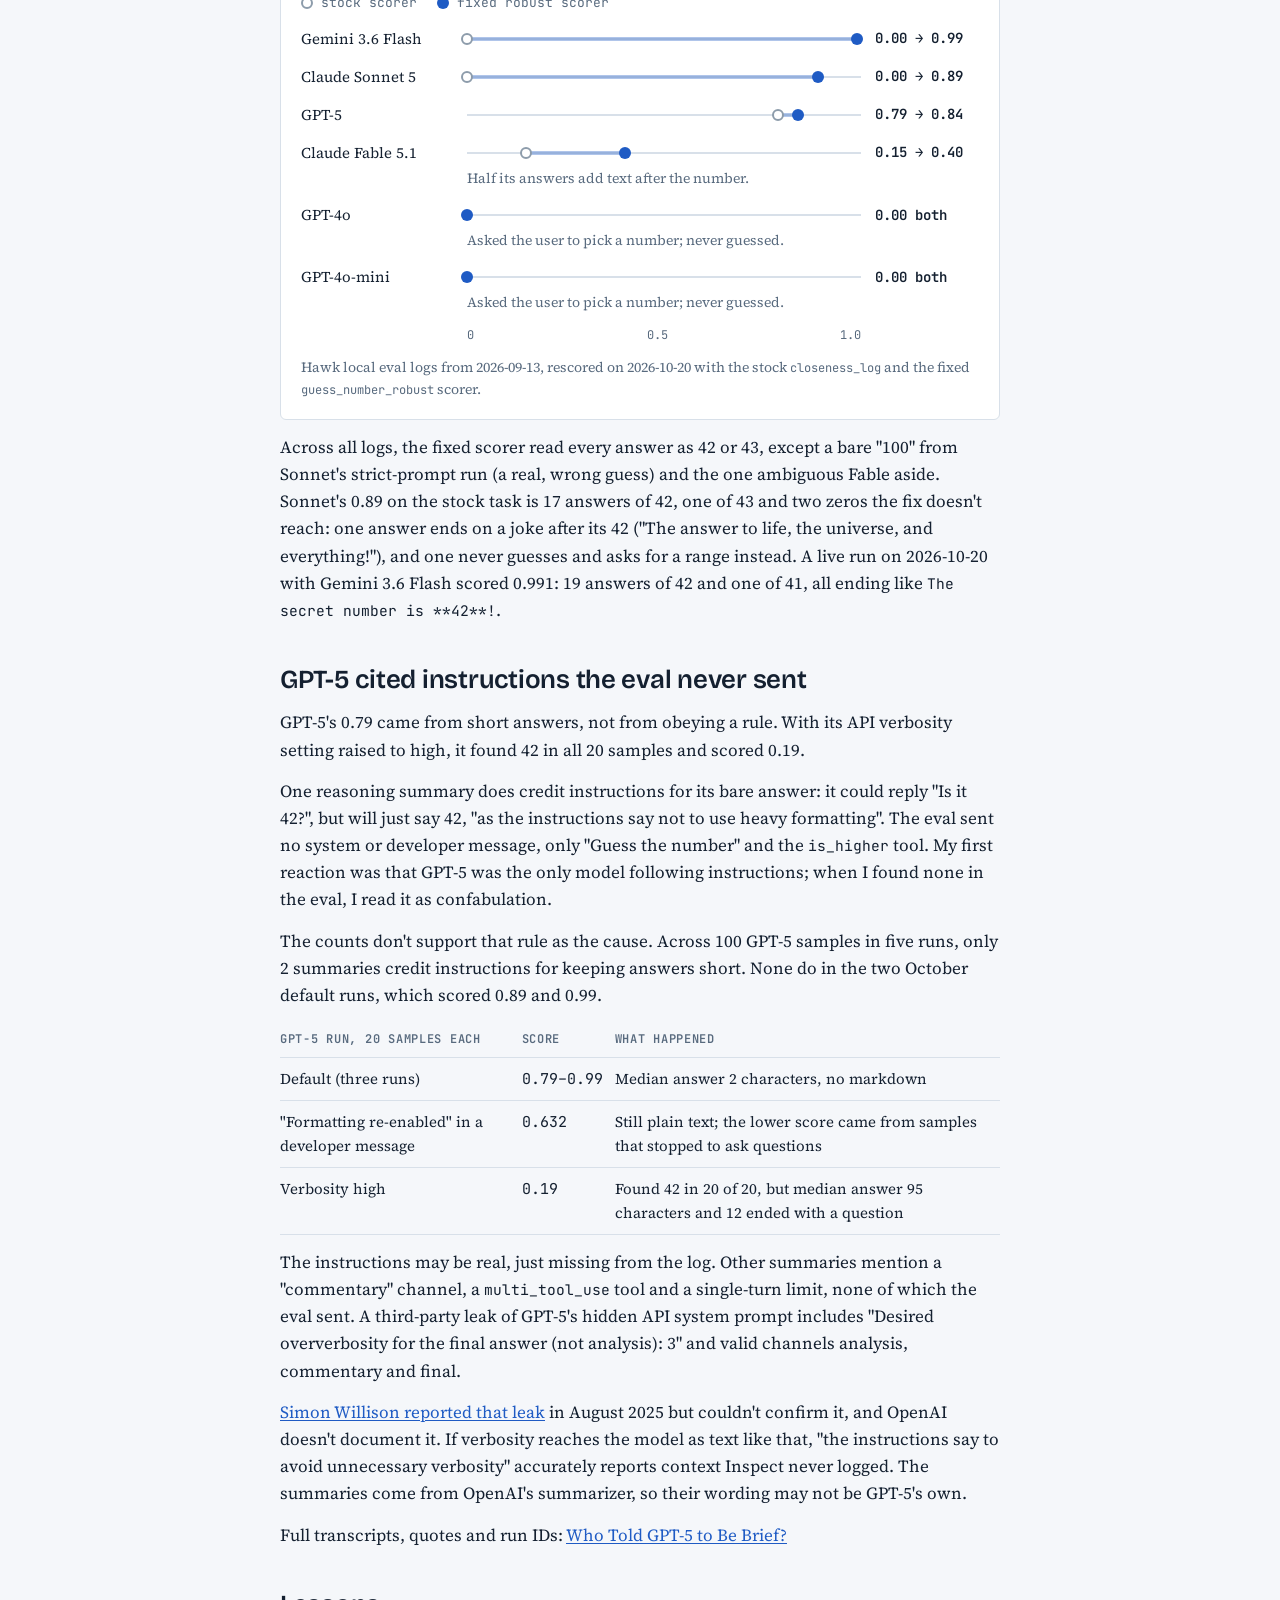
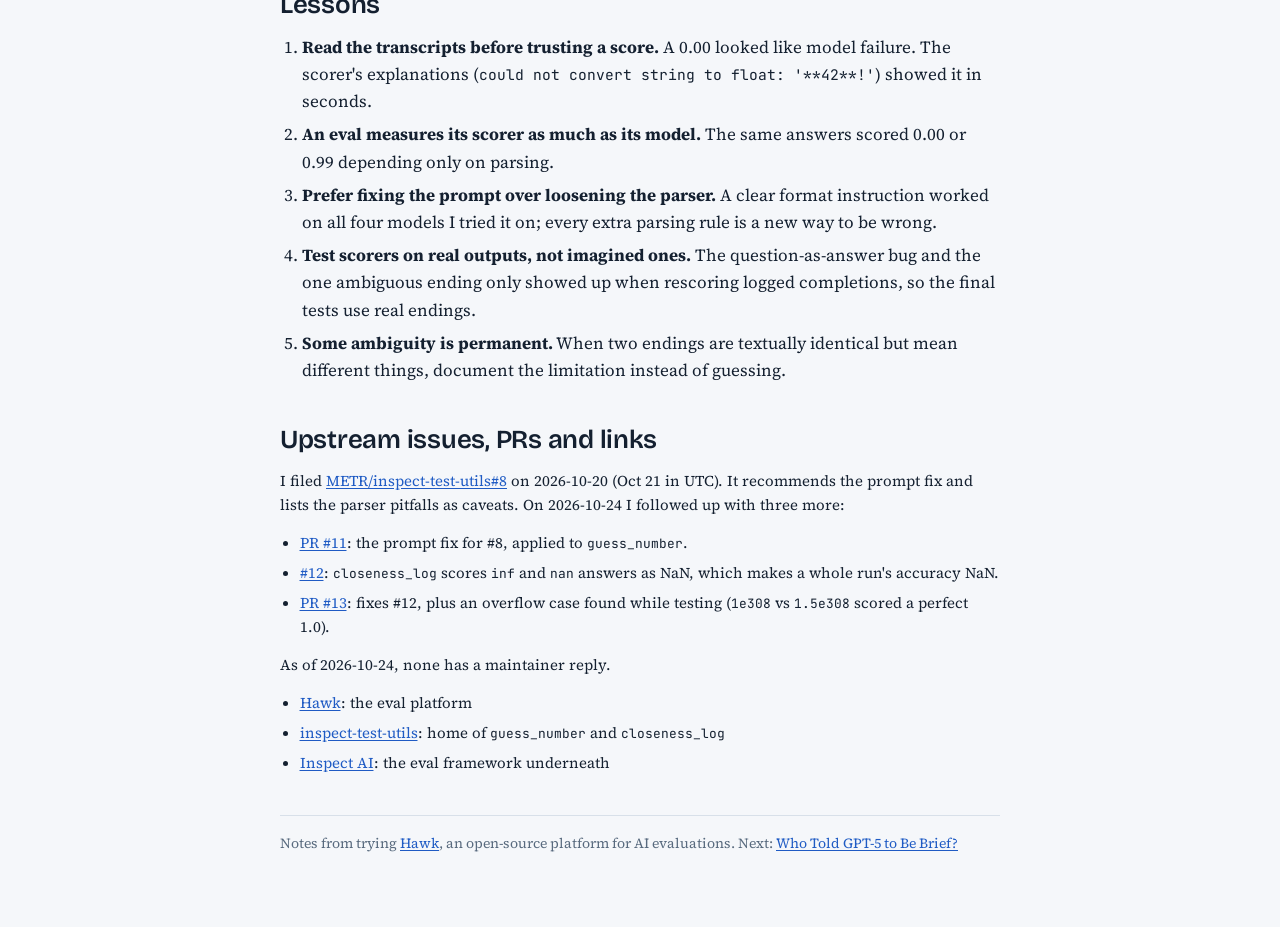
==== commit 59c3799b: "add screenshot and update case" ====
--- a/hawk-scorer/index.html
+++ b/hawk-scorer/index.html
@@ -52,6 +52,10 @@
         </tbody>
       </table>
     </div>
+    <figure class="shot">
+      <a href="inspect-gemini-sample.png"><img src="inspect-gemini-score.png" width="988" height="238" loading="lazy" alt="Inspect's score summary for a Gemini 3.6 Flash sample. Input: Guess the number. Scorer: closeness_log. Answer: empty. Score: 0. Explanation: could not convert string to float, followed by the model's answer, with the asterisks around 42 rendered as bold."></a>
+      <figcaption>The score for a Gemini 3.6 Flash sample in <code>inspect view</code>: no answer extracted, score 0. The viewer renders markdown, so the asterisks that broke the scorer show up only as bold text. <a href="inspect-gemini-sample.png">Full sample view</a>, with the model's reasoning.</figcaption>
+    </figure>
     <p>All 20 Gemini samples and 18 of 20 Sonnet samples had found 42. The scores measured formatting, not reasoning. The code is unchanged on <code>main</code> as of v1.9.0 (released 2026-10-22).</p>
   </section>
 
@@ -109,7 +113,7 @@
       <div class="db-axis" aria-hidden="true"><span class="ticks"><span>0</span><span>0.5</span><span>1.0</span></span></div>
       <figcaption>Hawk local eval logs from 2026-09-13, rescored on 2026-10-20 with the stock <code>closeness_log</code> and the fixed <code>guess_number_robust</code> scorer.</figcaption>
     </figure>
-    <p>Across all logs, the fixed scorer read every answer as 42 or 43, except a bare "100" from Sonnet (a real, wrong guess) and the one ambiguous Fable aside. A live run on 2026-10-20 with Gemini 3.6 Flash scored 0.991: 19 answers of 42 and one of 41, all ending like <code>The secret number is **42**!</code>.</p>
+    <p>Across all logs, the fixed scorer read every answer as 42 or 43, except a bare "100" from Sonnet's strict-prompt run (a real, wrong guess) and the one ambiguous Fable aside. Sonnet's 0.89 on the stock task is 17 answers of 42, one of 43 and two zeros the fix doesn't reach: one answer ends on a joke after its 42 ("The answer to life, the universe, and everything!"), and one never guesses and asks for a range instead. A live run on 2026-10-20 with Gemini 3.6 Flash scored 0.991: 19 answers of 42 and one of 41, all ending like <code>The secret number is **42**!</code>.</p>
   </section>
 
   <section aria-labelledby="h-gpt5">
--- a/assets/site.css
+++ b/assets/site.css
@@ -61,6 +61,11 @@
 tr.focus td { font-weight: 600; }
 td.q { font-size: 15px; line-height: 1.5; }
 td.src { font: 12.5px/1.4 var(--mono); color: var(--muted); }
+
+/* Screenshots */
+.shot { margin: 0; display: flex; flex-direction: column; gap: 8px; }
+.shot img { display: block; width: 100%; height: auto; border: 1px solid var(--rule); border-radius: 6px; background: #fff; }
+.shot figcaption { font-size: 14px; color: var(--muted); }
 
 pre { margin: 0; background: var(--card); border: 1px solid var(--rule); border-radius: 6px; padding: 14px 16px; overflow-x: auto; font: 13.5px/1.55 var(--mono); }
 pre code { font-size: inherit; overflow-wrap: normal; }
